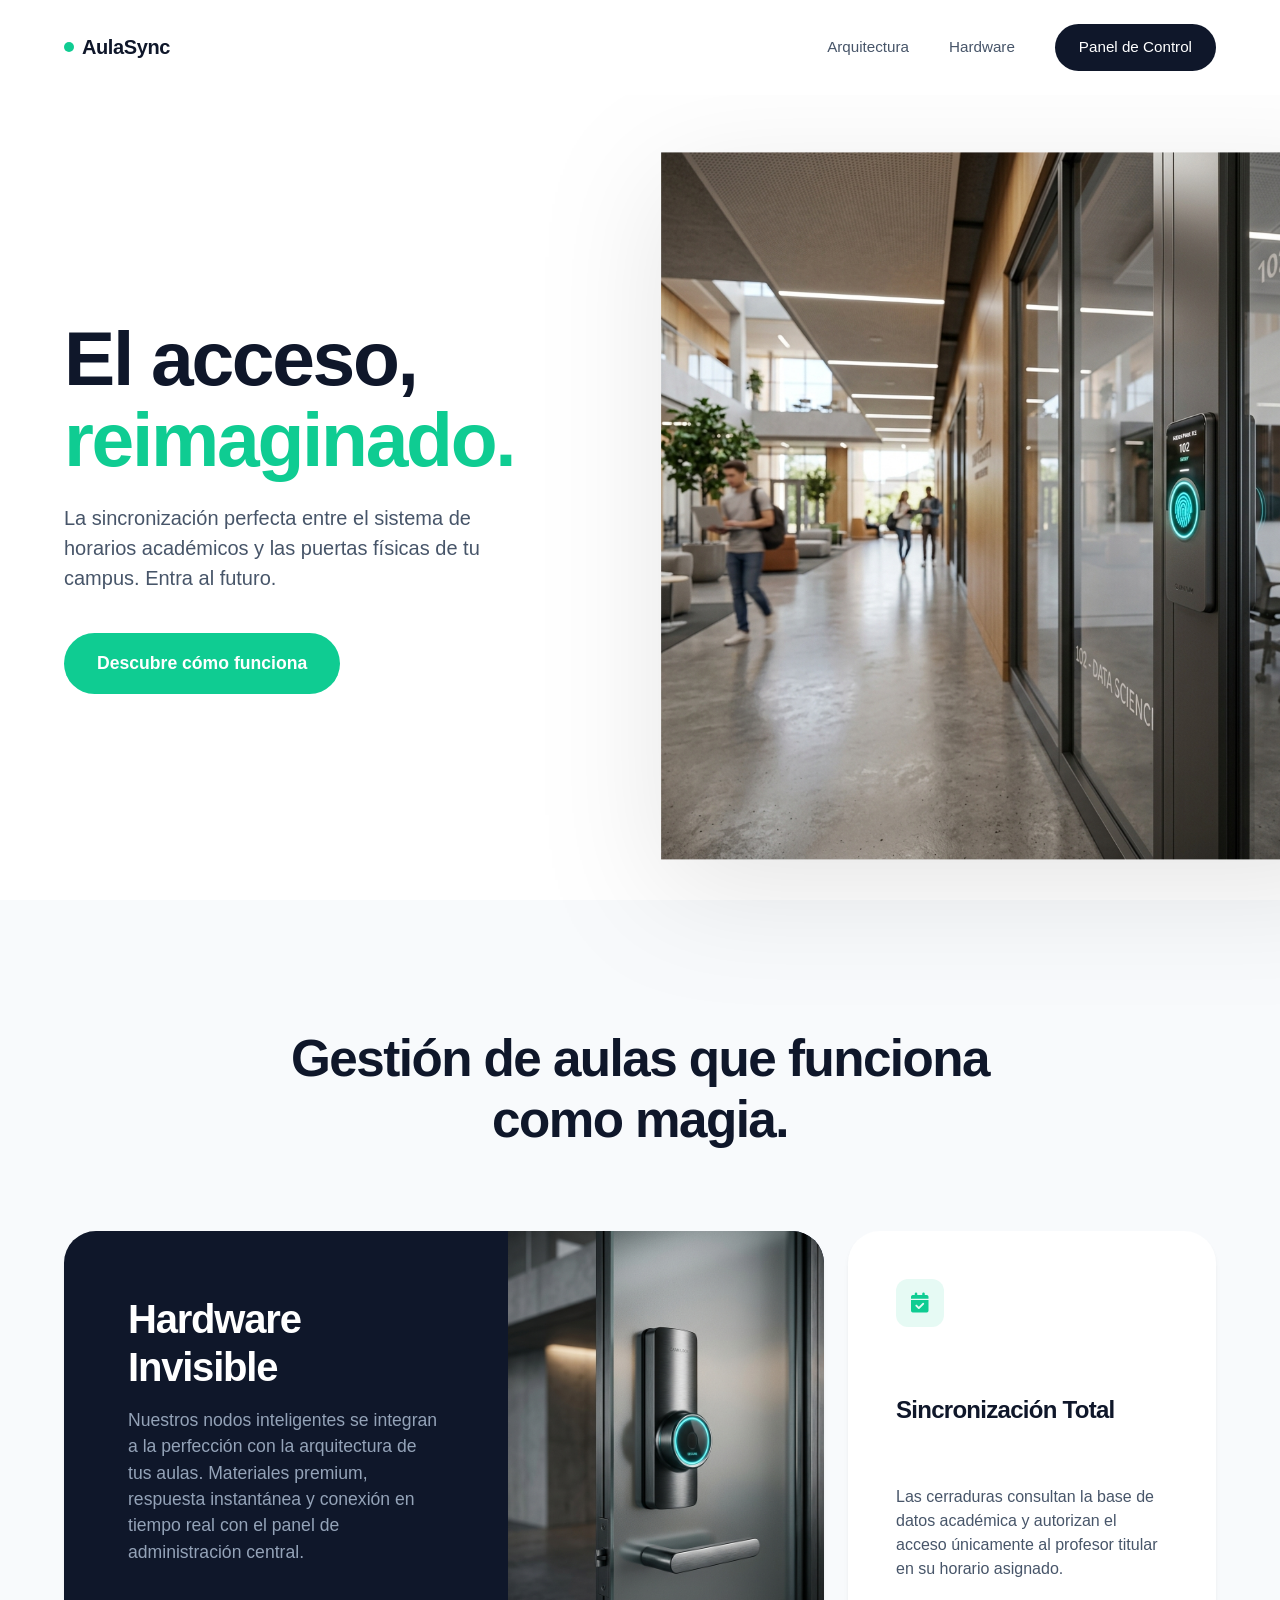
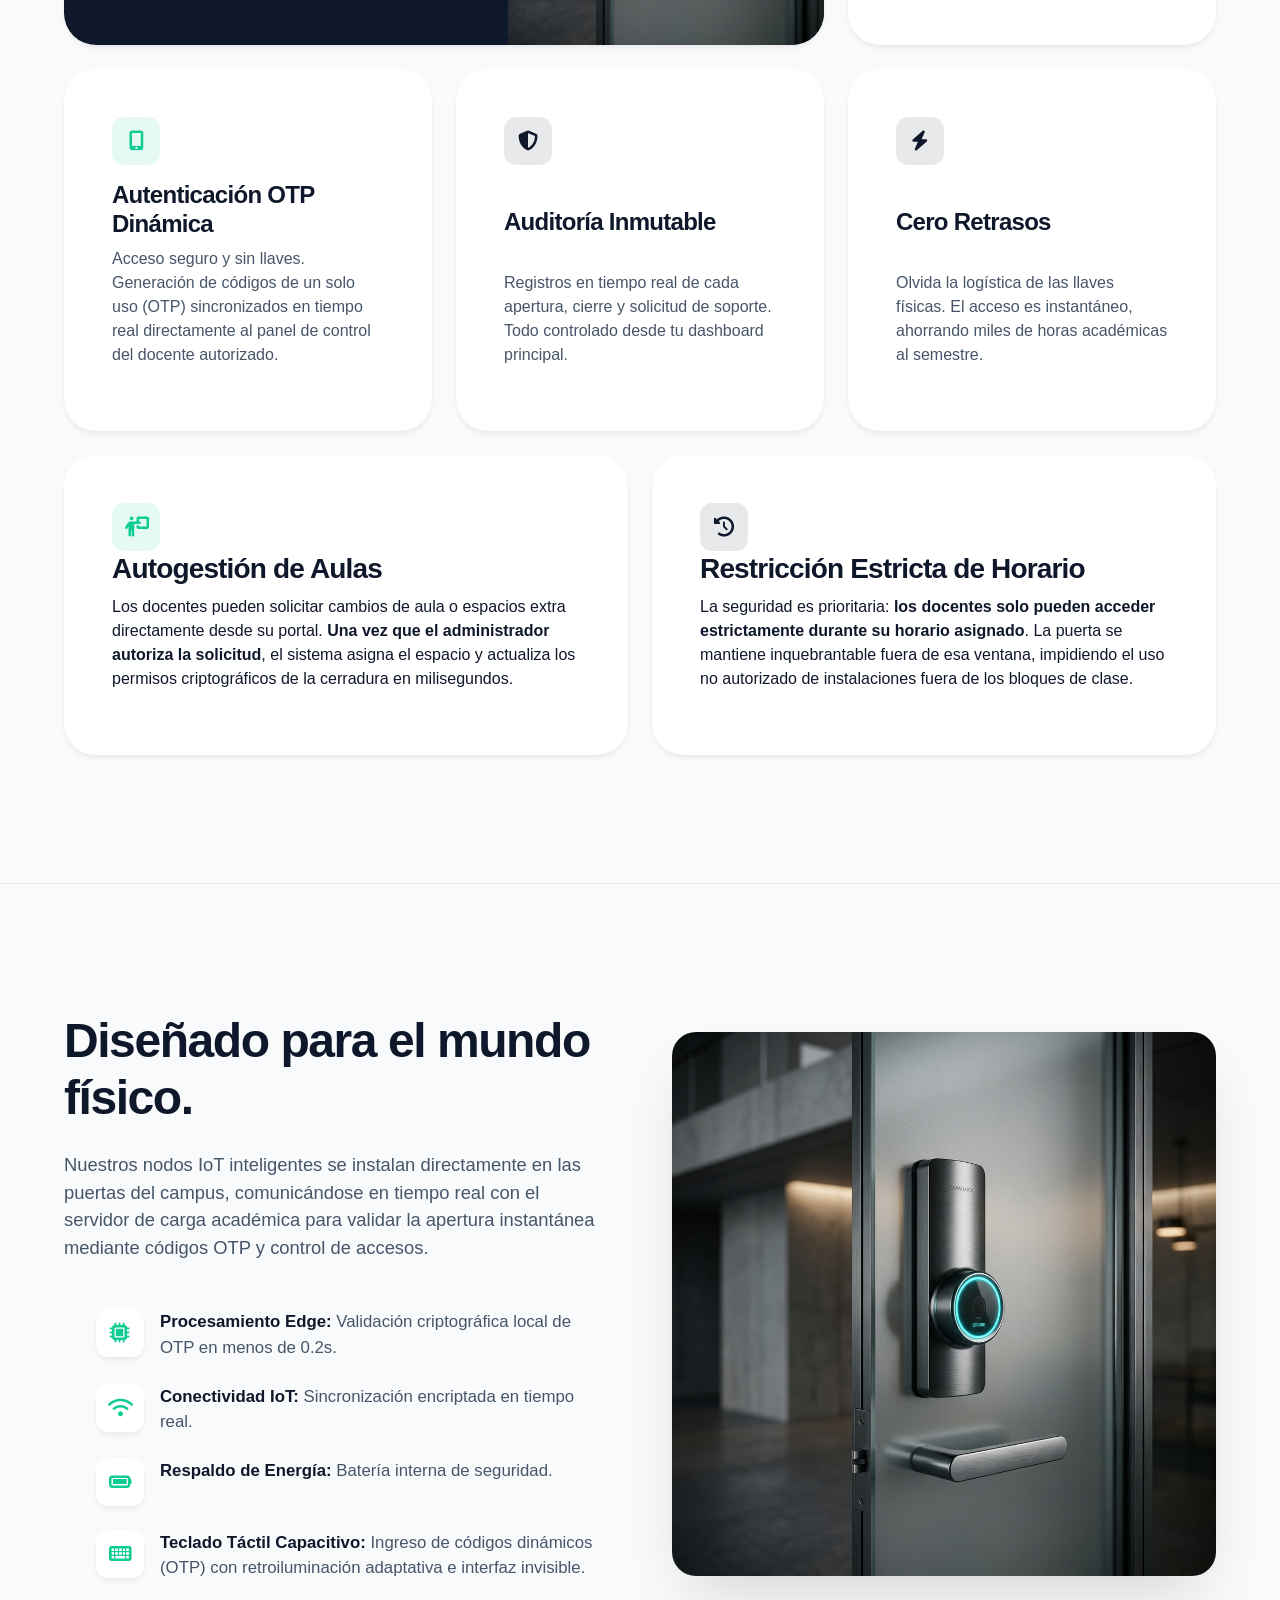
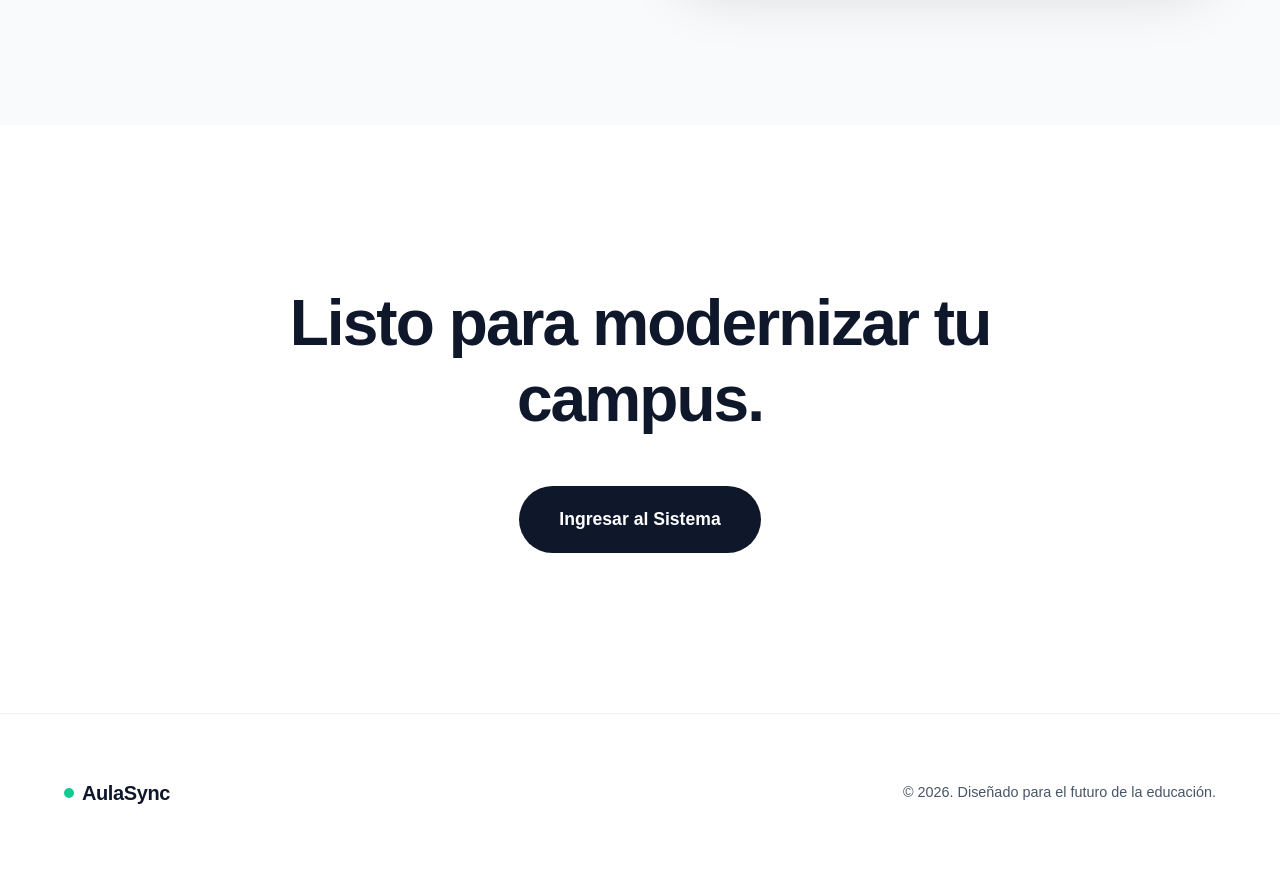
==== index.html @ 34508496 "Initial commit from Recordings" ====
<!DOCTYPE html>
<html lang="es">
<head>
    <meta charset="UTF-8">
    <meta name="viewport" content="width=device-width, initial-scale=1.0">
    <title>AulaSync | Infraestructura Invisible</title>
    <link rel="stylesheet" href="css/bootstrap.min.css">
    <link rel="stylesheet" href="css/fontawesome.min.css">
    <link rel="stylesheet" href="css/aulasync_landing.css">
</head>
<body>
    <!-- Nav -->
    <nav>
        <a href="#" class="logo">
            <div class="logo-dot"></div>
            AulaSync
        </a>
        <div class="nav-links">
            <a href="#arquitectura">Arquitectura</a>
            <a href="#hardware">Hardware</a>
            <a href="login.html" class="btn btn-primary">Panel de Control</a>
        </div>
    </nav>

    <!-- Hero -->
    <section class="hero">
        <div class="hero-content fade-up">
            <h1>El acceso,<br><span>reimaginado.</span></h1>
            <p>La sincronización perfecta entre el sistema de horarios académicos y las puertas físicas de tu campus. Entra al futuro.</p>
            <a href="#arquitectura" class="btn btn-accent" style="padding: 1rem 2rem; font-size: 1.1rem;">Descubre cómo funciona</a>
        </div>
        <div class="hero-visual fade-up" style="transition-delay: 0.2s;">
            <!-- Abstract 3D Render -->
            <img src="images/abstract.png" alt="Abstract Sync Concept" class="abstract-img">
        </div>
    </section>

    <!-- Asymmetric Bento Box Section -->
    <section id="arquitectura" class="bento-section">
        <div class="section-header fade-up">
            <h2>Gestión de aulas que funciona como magia.</h2>
        </div>
        
        <div class="bento-grid">
            
            <!-- Large Card with Image -->
            <div class="bento-card card-large fade-up">
                <div class="card-large-content">
                    <h3>Hardware Invisible</h3>
                    <p>Nuestros nodos inteligentes se integran a la perfección con la arquitectura de tus aulas. Materiales premium, respuesta instantánea y conexión en tiempo real con el panel de administración central.</p>
                </div>
                <div class="card-large-image">
                    <!-- Smart Lock 3D Render -->
                    <img src="images/lock.png" alt="Smart Lock Render">
                </div>
            </div>

            <!-- Small Card 1 -->
            <div class="bento-card card-small fade-up">
                <div class="icon-box">
                    <i class="fa-solid fa-calendar-check"></i>
                </div>
                <h3>Sincronización Total</h3>
                <p>Las cerraduras consultan la base de datos académica y autorizan el acceso únicamente al profesor titular en su horario asignado.</p>
            </div>

            <!-- Small Card 2 -->
            <div class="bento-card card-small fade-up" style="transition-delay: 0.1s;">
                <div class="icon-box">
                    <i class="fa-solid fa-mobile-screen-button"></i>
                </div>
                <h3>Autenticación OTP Dinámica</h3>
                <p>Acceso seguro y sin llaves. Generación de códigos de un solo uso (OTP) sincronizados en tiempo real directamente al panel de control del docente autorizado.</p>
            </div>

            <!-- Small Card 3 -->
            <div class="bento-card card-small fade-up" style="transition-delay: 0.2s;">
                <div class="icon-box" style="background: rgba(30, 41, 59, 0.1); color: var(--primary);">
                    <i class="fa-solid fa-shield-halved"></i>
                </div>
                <h3>Auditoría Inmutable</h3>
                <p>Registros en tiempo real de cada apertura, cierre y solicitud de soporte. Todo controlado desde tu dashboard principal.</p>
            </div>

            <!-- Small Card 4 -->
            <div class="bento-card card-small fade-up" style="transition-delay: 0.3s;">
                <div class="icon-box" style="background: rgba(30, 41, 59, 0.1); color: var(--primary);">
                    <i class="fa-solid fa-bolt"></i>
                </div>
                <h3>Cero Retrasos</h3>
                <p>Olvida la logística de las llaves físicas. El acceso es instantáneo, ahorrando miles de horas académicas al semestre.</p>
            </div>

            <!-- Medium Card 1 (Span 6) -->
            <div class="bento-card fade-up" style="grid-column: span 6; transition-delay: 0.4s;">
                <div class="icon-box" style="background: rgba(15, 204, 146, 0.1); color: var(--accent);">
                    <i class="fa-solid fa-person-chalkboard"></i>
                </div>
                <h3>Autogestión de Aulas</h3>
                <p>Los docentes pueden solicitar cambios de aula o espacios extra directamente desde su portal. <strong>Una vez que el administrador autoriza la solicitud</strong>, el sistema asigna el espacio y actualiza los permisos criptográficos de la cerradura en milisegundos.</p>
            </div>

            <!-- Medium Card 2 (Span 6) -->
            <div class="bento-card fade-up" style="grid-column: span 6; transition-delay: 0.5s;">
                <div class="icon-box" style="background: rgba(30, 41, 59, 0.1); color: var(--primary);">
                    <i class="fa-solid fa-clock-rotate-left"></i>
                </div>
                <h3>Restricción Estricta de Horario</h3>
                <p>La seguridad es prioritaria: <strong>los docentes solo pueden acceder estrictamente durante su horario asignado</strong>. La puerta se mantiene inquebrantable fuera de esa ventana, impidiendo el uso no autorizado de instalaciones fuera de los bloques de clase.</p>
            </div>
            
        </div>
    </section>

    <!-- Hardware Section -->
    <section id="hardware" class="hardware-section">
        <div class="hardware-container">
            <div class="hardware-text fade-up">
                <h2>Diseñado para el mundo físico.</h2>
                <p>Nuestros nodos IoT inteligentes se instalan directamente en las puertas del campus, comunicándose en tiempo real con el servidor de carga académica para validar la apertura instantánea mediante códigos OTP y control de accesos.</p>
                
                <ul class="hardware-specs">
                    <li>
                        <div class="spec-icon"><i class="fa-solid fa-microchip"></i></div>
                        <div><strong>Procesamiento Edge:</strong> Validación criptográfica local de OTP en menos de 0.2s.</div>
                    </li>
                    <li>
                        <div class="spec-icon"><i class="fa-solid fa-wifi"></i></div>
                        <div><strong>Conectividad IoT:</strong> Sincronización encriptada en tiempo real.</div>
                    </li>
                    <li>
                        <div class="spec-icon"><i class="fa-solid fa-battery-full"></i></div>
                        <div><strong>Respaldo de Energía:</strong> Batería interna de seguridad.</div>
                    </li>
                    <li>
                        <div class="spec-icon"><i class="fa-solid fa-keyboard"></i></div>
                        <div><strong>Teclado Táctil Capacitivo:</strong> Ingreso de códigos dinámicos (OTP) con retroiluminación adaptativa e interfaz invisible.</div>
                    </li>
                </ul>
            </div>
            <div class="hardware-visual fade-up" style="transition-delay: 0.2s;">
                <img src="images/lock.png" alt="Hardware Smart Lock">
            </div>
        </div>
    </section>

    <!-- Clean CTA -->
    <section class="cta-section fade-up">
        <h2>Listo para modernizar tu campus.</h2>
        <div style="margin-top: 3rem;">
            <a href="login.html" class="btn btn-primary" style="padding: 1.25rem 2.5rem; font-size: 1.1rem;">Ingresar al Sistema</a>
        </div>
    </section>

    <!-- Footer -->
    <footer>
        <div class="logo">
            <div class="logo-dot"></div>
            AulaSync
        </div>
        <div style="color: var(--text-secondary); font-size: 0.9rem;">
            &copy; 2026. Diseñado para el futuro de la educación.
        </div>
    </footer>

    <!-- Scroll Animation Script -->
    <script>
        document.addEventListener('DOMContentLoaded', () => {
            const observer = new IntersectionObserver((entries) => {
                entries.forEach(entry => {
                    if (entry.isIntersecting) {
                        entry.target.classList.add('visible');
                    }
                });
            }, { threshold: 0.1 });

            document.querySelectorAll('.fade-up').forEach((el) => observer.observe(el));
        });
    </script>
</body>
</html>
---- css/aulasync_landing.css ----
/* ============================================
   AULASYNC LANDING PAGE — STRIPE/APPLE STYLE
   ============================================ */

:root {
    --primary: #0f172a;        /* Deep modern navy */
    --primary-light: #1e293b;
    --accent: #0fcc92;         /* Brand Mint/Teal */
    --accent-dark: #0aad7a;
    --surface: #ffffff;
    --surface-alt: #f8fafc;
    --text-primary: #0f172a;
    --text-secondary: #475569;
    --text-muted: #94a3b8;
    
    --font-heading: -apple-system, BlinkMacSystemFont, "SF Pro Display", "Segoe UI", Roboto, Helvetica, sans-serif;
    --font-body: -apple-system, BlinkMacSystemFont, "SF Pro Text", "Segoe UI", Roboto, Helvetica, sans-serif;
    
    --radius-lg: 24px;
    --radius-xl: 32px;
    
    --shadow-soft: 0 4px 6px -1px rgba(0, 0, 0, 0.05), 0 2px 4px -1px rgba(0, 0, 0, 0.03);
    --shadow-float: 0 20px 40px -10px rgba(0, 0, 0, 0.1);
    
    --ease-out-expo: cubic-bezier(0.16, 1, 0.3, 1);
}

* {
    margin: 0;
    padding: 0;
    box-sizing: border-box;
}

body {
    background-color: var(--surface);
    color: var(--text-primary);
    font-family: var(--font-body);
    line-height: 1.5;
    -webkit-font-smoothing: antialiased;
    overflow-x: hidden;
}

/* Typography */
h1, h2, h3 {
    font-family: var(--font-heading);
    font-weight: 700;
    letter-spacing: -0.03em;
}

/* Navigation */
nav {
    display: flex;
    justify-content: space-between;
    align-items: center;
    padding: 1.5rem 5%;
    background-color: rgba(255, 255, 255, 0.8);
    backdrop-filter: blur(12px);
    -webkit-backdrop-filter: blur(12px);
    position: fixed;
    top: 0;
    width: 100%;
    z-index: 100;
}

.logo {
    font-size: 1.25rem;
    font-weight: 800;
    color: var(--primary);
    text-decoration: none;
    display: flex;
    align-items: center;
    gap: 0.5rem;
    letter-spacing: -0.02em;
}

.logo-dot {
    width: 10px;
    height: 10px;
    background: var(--accent);
    border-radius: 50%;
}

.nav-links {
    display: flex;
    gap: 2.5rem;
    align-items: center;
}

.nav-links a {
    color: var(--text-secondary);
    text-decoration: none;
    font-size: 0.95rem;
    font-weight: 500;
    transition: color 0.2s;
}

.nav-links a:hover {
    color: var(--primary);
}

/* Buttons */
.btn {
    display: inline-flex;
    align-items: center;
    justify-content: center;
    padding: 0.75rem 1.5rem;
    border-radius: 100px;
    font-weight: 600;
    font-size: 0.95rem;
    text-decoration: none;
    transition: all 0.3s var(--ease-out-expo);
    cursor: pointer;
}

.btn-primary {
    background: var(--primary) !important;
    color: white !important;
    border: none !important;
}

.btn-primary:hover {
    background: var(--primary-light) !important;
    color: white !important;
    transform: translateY(-2px);
    box-shadow: var(--shadow-soft);
}

.btn-accent {
    background: var(--accent);
    color: white;
}

.btn-accent:hover {
    background: var(--accent-dark);
    transform: translateY(-2px);
    box-shadow: 0 10px 20px rgba(15, 204, 146, 0.2);
}

/* Hero Section */
.hero {
    min-height: 100vh;
    padding: 12rem 5% 5rem;
    display: flex;
    align-items: center;
    justify-content: space-between;
    gap: 4rem;
    max-width: 1400px;
    margin: 0 auto;
    position: relative;
}

.hero-content {
    flex: 1;
    max-width: 600px;
    z-index: 10;
}

.hero h1 {
    font-size: clamp(3.5rem, 6vw, 5.5rem);
    line-height: 1.05;
    margin-bottom: 1.5rem;
    color: var(--primary);
}

.hero h1 span {
    color: var(--accent);
}

.hero p {
    font-size: 1.25rem;
    color: var(--text-secondary);
    margin-bottom: 2.5rem;
    max-width: 480px;
}

.hero-visual {
    flex: 1;
    position: relative;
    height: 600px;
}

.abstract-img {
    width: 130%;
    height: auto;
    position: absolute;
    top: 50%;
    left: 50%;
    transform: translate(-40%, -50%);
    z-index: 1;
    filter: drop-shadow(0 30px 60px rgba(0,0,0,0.1));
}

/* Scroll Animations */
.fade-up {
    opacity: 0;
    transform: translateY(40px);
    transition: all 1s var(--ease-out-expo);
}
.fade-up.visible {
    opacity: 1;
    transform: translateY(0);
}

/* Asymmetric Bento Section */
.bento-section {
    padding: 8rem 5%;
    background-color: var(--surface-alt);
}

.section-header {
    max-width: 800px;
    margin: 0 auto 5rem;
    text-align: center;
}

.section-header h2 {
    font-size: clamp(2.5rem, 4vw, 3.5rem);
    margin-bottom: 1.5rem;
}

.bento-grid {
    display: grid;
    grid-template-columns: repeat(12, 1fr);
    grid-auto-rows: minmax(300px, auto);
    gap: 1.5rem;
    max-width: 1400px;
    margin: 0 auto;
}

.bento-card {
    background: var(--surface);
    border-radius: var(--radius-xl);
    padding: 3rem;
    box-shadow: var(--shadow-soft);
    display: flex;
    flex-direction: column;
    justify-content: space-between;
    overflow: hidden;
    position: relative;
    transition: transform 0.4s var(--ease-out-expo);
}

.bento-card:hover {
    transform: translateY(-5px);
    box-shadow: var(--shadow-float);
}

.card-large {
    grid-column: span 8;
    background: var(--primary);
    color: white;
    display: flex;
    flex-direction: row;
    align-items: center;
    padding: 0;
}

.card-large-content {
    flex: 1;
    padding: 4rem;
    z-index: 2;
}

.card-large-content h3 {
    font-size: 2.5rem;
    margin-bottom: 1rem;
    color: white;
}

.card-large-content p {
    color: #94a3b8;
    font-size: 1.1rem;
}

.card-large-image {
    flex: 1;
    height: 100%;
    position: relative;
}

.card-large-image img {
    width: 100%;
    height: 100%;
    object-fit: cover;
    object-position: center;
    border-radius: 0 var(--radius-xl) var(--radius-xl) 0;
}

.card-small {
    grid-column: span 4;
}

.card-small h3 {
    font-size: 1.5rem;
    margin-top: 1rem;
    margin-bottom: 0.5rem;
}

.card-small p {
    color: var(--text-secondary);
}

.icon-box {
    width: 48px;
    height: 48px;
    background: rgba(15, 204, 146, 0.1);
    color: var(--accent);
    border-radius: 12px;
    display: flex;
    align-items: center;
    justify-content: center;
    font-size: 1.25rem;
}

/* Call to Action */
.cta-section {
    padding: 10rem 5%;
    text-align: center;
    background: var(--surface);
}

.cta-section h2 {
    font-size: clamp(3rem, 5vw, 4.5rem);
    margin-bottom: 2rem;
    max-width: 800px;
    margin-inline: auto;
}

/* Footer */
footer {
    padding: 4rem 5%;
    display: flex;
    justify-content: space-between;
    align-items: center;
    border-top: 1px solid rgba(0,0,0,0.05);
}

@media (max-width: 1024px) {
    .hero { flex-direction: column; text-align: center; padding-top: 8rem; }
    .hero-content { align-items: center; display: flex; flex-direction: column; }
    .abstract-img { position: relative; transform: none; width: 100%; left: auto; top: auto; }
    .card-large { grid-column: span 12; flex-direction: column; }
    .card-large-image { width: 100%; height: 300px; }
    .card-large-image img { border-radius: 0 0 var(--radius-xl) var(--radius-xl); }
    .card-small { grid-column: span 12; }
}

/* Hardware Section */
.hardware-section {
    padding: 8rem 5%;
    background-color: var(--surface-alt);
    border-top: 1px solid rgba(0,0,0,0.05);
}

.hardware-container {
    max-width: 1200px;
    margin: 0 auto;
    display: grid;
    grid-template-columns: 1fr 1fr;
    gap: 4rem;
    align-items: center;
}

.hardware-text h2 {
    font-size: 3rem;
    margin-bottom: 1.5rem;
    color: var(--primary);
}

.hardware-text p {
    font-size: 1.15rem;
    color: var(--text-secondary);
    margin-bottom: 3rem;
}

.hardware-specs {
    list-style: none;
    display: flex;
    flex-direction: column;
    gap: 1.5rem;
}

.hardware-specs li {
    display: flex;
    align-items: flex-start;
    gap: 1rem;
    font-size: 1.05rem;
    color: var(--text-secondary);
}

.hardware-specs strong {
    color: var(--primary);
}

.spec-icon {
    width: 48px;
    height: 48px;
    background: white;
    border-radius: 12px;
    display: flex;
    align-items: center;
    justify-content: center;
    color: var(--accent);
    font-size: 1.25rem;
    box-shadow: var(--shadow-soft);
    flex-shrink: 0;
}

.hardware-visual img {
    width: 100%;
    border-radius: 24px;
    box-shadow: 0 30px 60px -15px rgba(0,0,0,0.15);
}

@media (max-width: 992px) {
    .hardware-container {
        grid-template-columns: 1fr;
    }
    .hardware-text h2 {
        font-size: 2.5rem;
    }
}
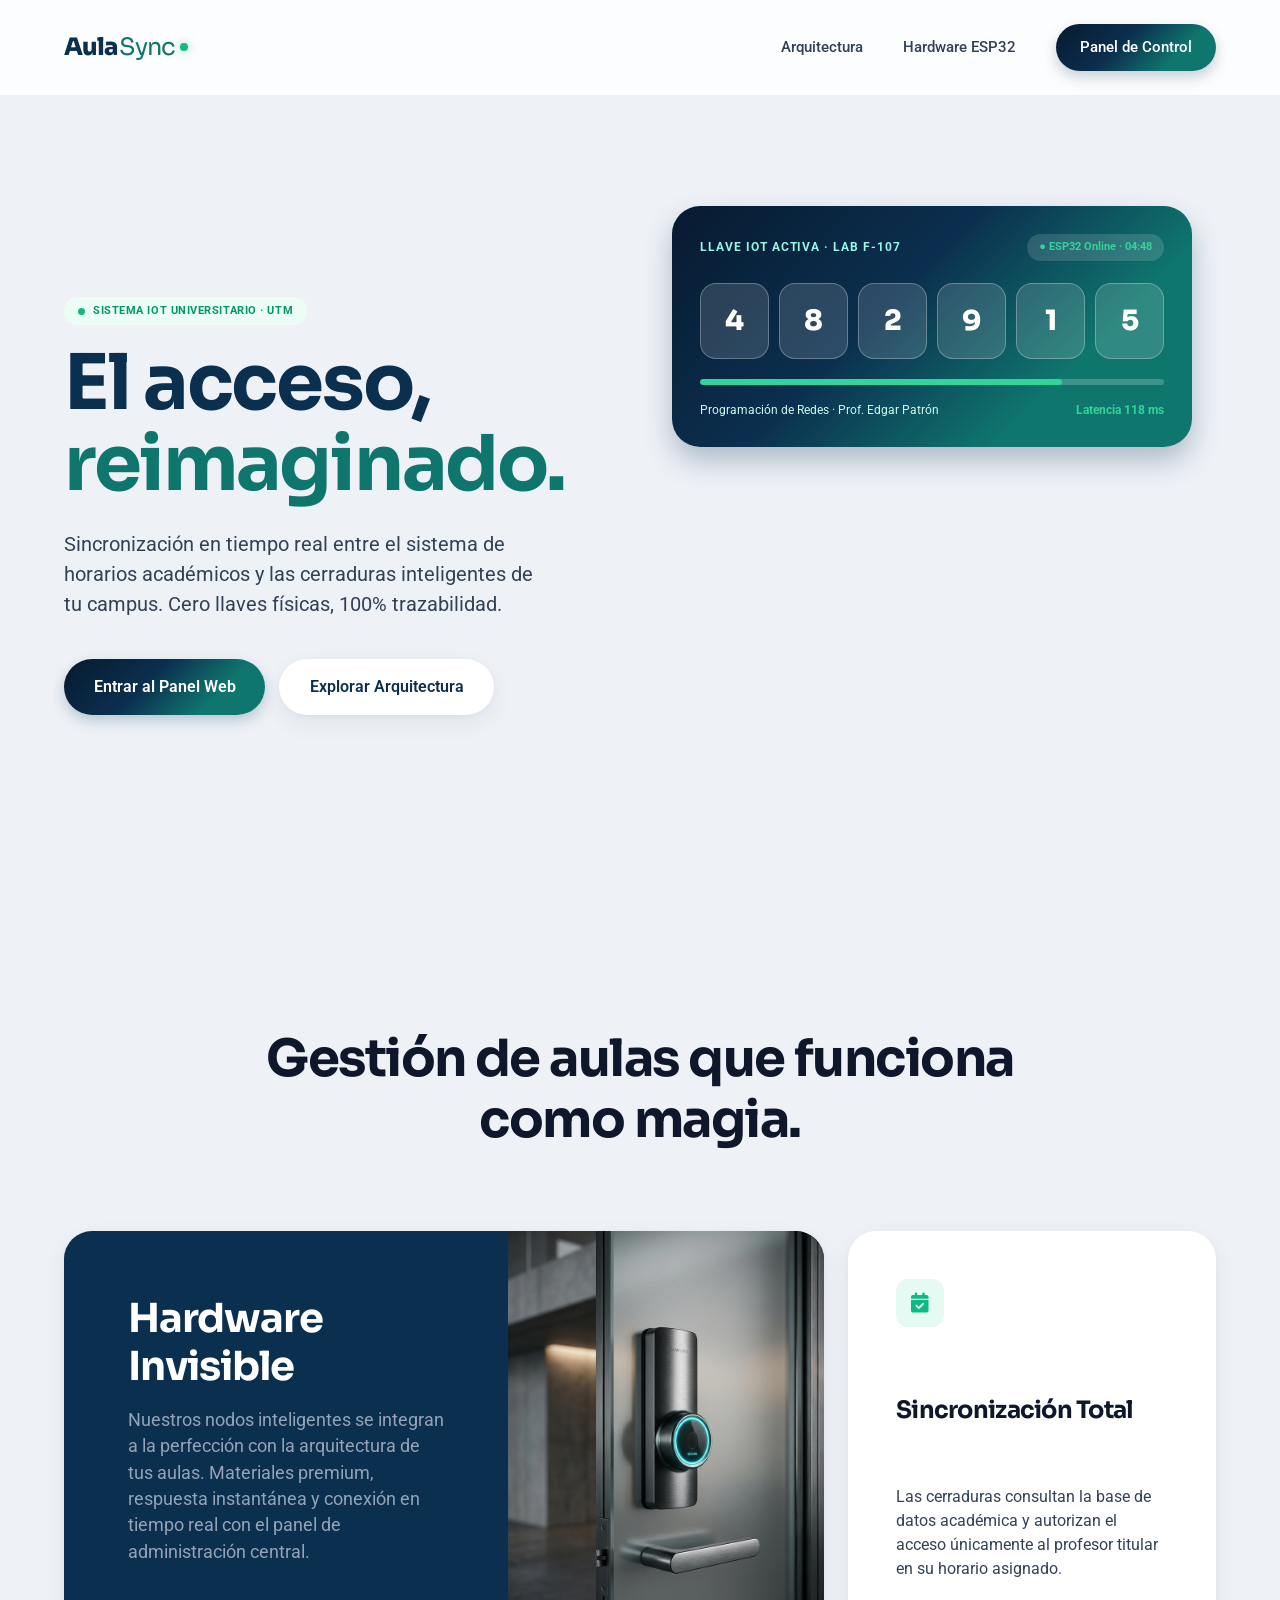
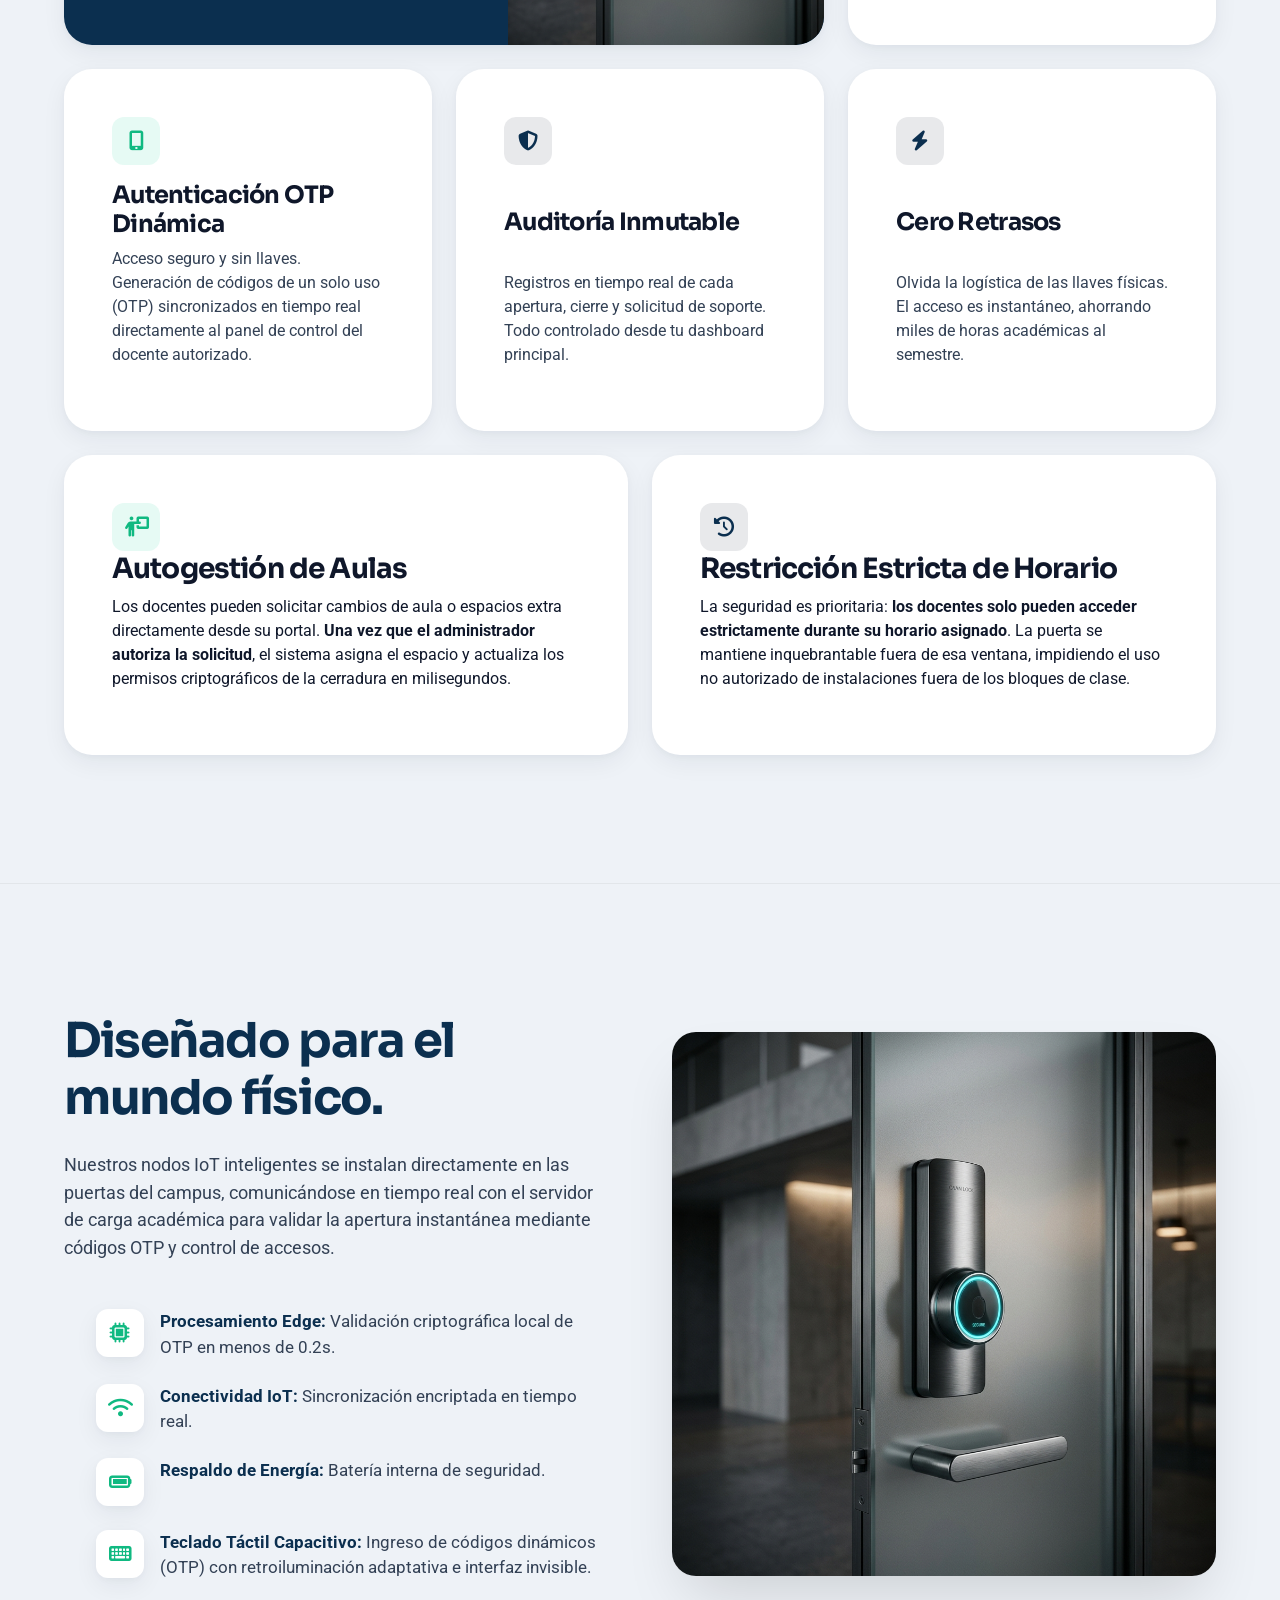
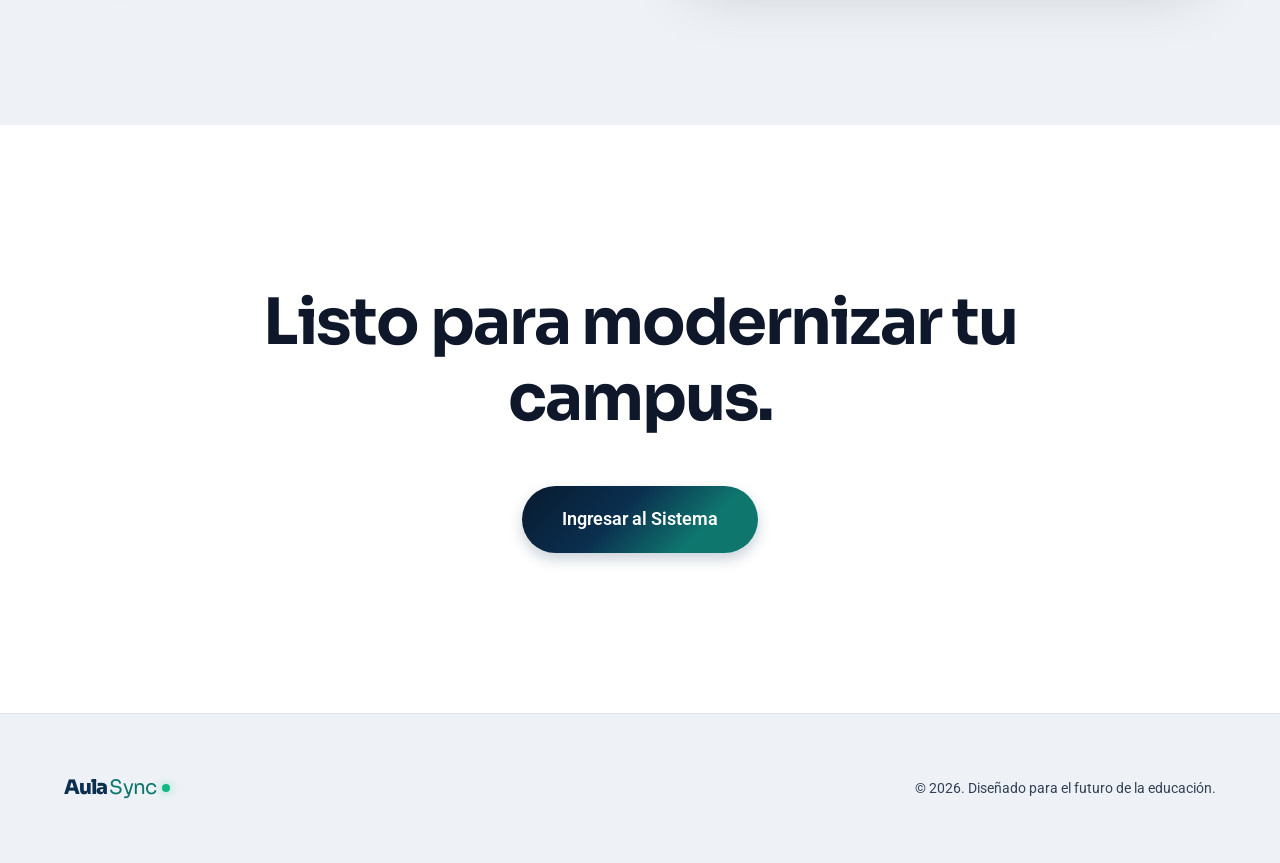
==== commit 0dbc9914: "feat(web): apply AulaSync Figma design system across landing, login, admin, and docente portals" ====
--- a/index.html
+++ b/index.html
@@ -11,13 +11,12 @@
 <body>
     <!-- Nav -->
     <nav>
-        <a href="#" class="logo">
-            <div class="logo-dot"></div>
-            AulaSync
+        <a href="#" class="aulasync-wordmark" style="font-size: 1.5rem;">
+            <strong>Aula</strong><span>Sync</span><i class="aulasync-dot"></i>
         </a>
         <div class="nav-links">
             <a href="#arquitectura">Arquitectura</a>
-            <a href="#hardware">Hardware</a>
+            <a href="#hardware">Hardware ESP32</a>
             <a href="login.html" class="btn btn-primary">Panel de Control</a>
         </div>
     </nav>
@@ -25,13 +24,36 @@
     <!-- Hero -->
     <section class="hero">
         <div class="hero-content fade-up">
-            <h1>El acceso,<br><span>reimaginado.</span></h1>
-            <p>La sincronización perfecta entre el sistema de horarios académicos y las puertas físicas de tu campus. Entra al futuro.</p>
-            <a href="#arquitectura" class="btn btn-accent" style="padding: 1rem 2rem; font-size: 1.1rem;">Descubre cómo funciona</a>
+            <span style="display:inline-flex;align-items:center;gap:8px;background:#ECFDF5;color:#059669;padding:6px 14px;border-radius:999px;font-size:11px;font-weight:700;letter-spacing:0.05em;margin-bottom:18px;">
+                <span style="width:7px;height:7px;border-radius:50%;background:#10B981;"></span> SISTEMA IOT UNIVERSITARIO · UTM
+            </span>
+            <h1 style="color:#0B2F4F;">El acceso,<br><span style="color:#0F766E;">reimaginado.</span></h1>
+            <p>Sincronización en tiempo real entre el sistema de horarios académicos y las cerraduras inteligentes de tu campus. Cero llaves físicas, 100% trazabilidad.</p>
+            <div style="display:flex;gap:14px;flex-wrap:wrap;">
+                <a href="login.html" class="btn btn-primary" style="padding: 0.95rem 1.85rem; font-size: 1rem;">Entrar al Panel Web</a>
+                <a href="#arquitectura" class="btn" style="background:#FFFFFF;color:#0B2F4F;padding: 0.95rem 1.85rem; font-size: 1rem;box-shadow:0 2px 6px rgba(10,26,51,0.04),0 8px 24px rgba(10,26,51,0.06);">Explorar Arquitectura</a>
+            </div>
         </div>
         <div class="hero-visual fade-up" style="transition-delay: 0.2s;">
-            <!-- Abstract 3D Render -->
-            <img src="images/abstract.png" alt="Abstract Sync Concept" class="abstract-img">
+            <div class="hero-keycard">
+                <div class="hero-keycard-top">
+                    <span>LLAVE IOT ACTIVA · LAB F-107</span>
+                    <span class="hero-keycard-pill">● ESP32 Online · 04:48</span>
+                </div>
+                <div class="hero-pin-grid">
+                    <div class="hero-pin-tile">4</div>
+                    <div class="hero-pin-tile">8</div>
+                    <div class="hero-pin-tile">2</div>
+                    <div class="hero-pin-tile">9</div>
+                    <div class="hero-pin-tile">1</div>
+                    <div class="hero-pin-tile">5</div>
+                </div>
+                <div class="hero-progress-track"><div class="hero-progress-fill"></div></div>
+                <div class="hero-keycard-foot">
+                    <span>Programación de Redes · Prof. Edgar Patrón</span>
+                    <span style="color:#34D399;font-weight:700;">Latencia 118 ms</span>
+                </div>
+            </div>
         </div>
     </section>
 
@@ -154,9 +176,8 @@
 
     <!-- Footer -->
     <footer>
-        <div class="logo">
-            <div class="logo-dot"></div>
-            AulaSync
+        <div class="aulasync-wordmark" style="font-size: 1.25rem;">
+            <strong>Aula</strong><span>Sync</span><i class="aulasync-dot"></i>
         </div>
         <div style="color: var(--text-secondary); font-size: 0.9rem;">
             &copy; 2026. Diseñado para el futuro de la educación.
--- a/css/aulasync_landing.css
+++ b/css/aulasync_landing.css
@@ -1,27 +1,31 @@
+@import url('https://fonts.googleapis.com/css2?family=Roboto:wght@400;500;600;700;800&family=Sora:wght@400;600;700;800&display=swap');
+
 /* ============================================
-   AULASYNC LANDING PAGE — STRIPE/APPLE STYLE
+   AULASYNC LANDING PAGE — FIGMA DESIGN SYSTEM
    ============================================ */
 
 :root {
-    --primary: #0f172a;        /* Deep modern navy */
-    --primary-light: #1e293b;
-    --accent: #0fcc92;         /* Brand Mint/Teal */
-    --accent-dark: #0aad7a;
-    --surface: #ffffff;
-    --surface-alt: #f8fafc;
-    --text-primary: #0f172a;
-    --text-secondary: #475569;
-    --text-muted: #94a3b8;
-    
-    --font-heading: -apple-system, BlinkMacSystemFont, "SF Pro Display", "Segoe UI", Roboto, Helvetica, sans-serif;
-    --font-body: -apple-system, BlinkMacSystemFont, "SF Pro Text", "Segoe UI", Roboto, Helvetica, sans-serif;
-    
+    --primary: #0B2F4F;
+    --primary-deep: #071A2F;
+    --primary-light: #0F766E;
+    --accent: #10B981;
+    --accent-dark: #059669;
+    --surface: #FFFFFF;
+    --surface-alt: #EEF2F7;
+    --text-primary: #0F172A;
+    --text-secondary: #334155;
+    --text-muted: #64748B;
+
+    --font-heading: 'Sora', 'Roboto', -apple-system, BlinkMacSystemFont, sans-serif;
+    --font-body: 'Roboto', -apple-system, BlinkMacSystemFont, sans-serif;
+
     --radius-lg: 24px;
-    --radius-xl: 32px;
-    
-    --shadow-soft: 0 4px 6px -1px rgba(0, 0, 0, 0.05), 0 2px 4px -1px rgba(0, 0, 0, 0.03);
-    --shadow-float: 0 20px 40px -10px rgba(0, 0, 0, 0.1);
-    
+    --radius-xl: 28px;
+
+    --shadow-soft: 0 2px 6px rgba(10, 26, 51, 0.03), 0 8px 24px rgba(10, 26, 51, 0.06);
+    --shadow-float: 0 14px 28px rgba(11, 47, 79, 0.28);
+    --grad-hero: linear-gradient(135deg, #071A2F 0%, #0B2F4F 41%, #0F766E 74%);
+
     --ease-out-expo: cubic-bezier(0.16, 1, 0.3, 1);
 }
 
@@ -32,12 +36,110 @@
 }
 
 body {
-    background-color: var(--surface);
+    background-color: var(--surface-alt);
     color: var(--text-primary);
     font-family: var(--font-body);
     line-height: 1.5;
     -webkit-font-smoothing: antialiased;
     overflow-x: hidden;
+}
+
+/* Wordmark oficial AulaSync. */
+.aulasync-wordmark {
+    display: inline-flex;
+    align-items: baseline;
+    gap: 2px;
+    font-family: 'Sora', sans-serif;
+    text-decoration: none;
+    line-height: 1;
+}
+.aulasync-wordmark strong {
+    font-weight: 800;
+    color: #0B2F4F;
+    letter-spacing: -0.045em;
+}
+.aulasync-wordmark span {
+    font-weight: 400;
+    color: #0F766E;
+    letter-spacing: -0.035em;
+}
+.aulasync-dot {
+    display: inline-block;
+    width: 8px;
+    height: 8px;
+    margin-left: 3px;
+    border-radius: 50%;
+    background: #10B981;
+    box-shadow: 0 0 10px rgba(16, 185, 129, 0.5);
+    align-self: center;
+}
+
+/* Hero Digital Keycard */
+.hero-keycard {
+    background: var(--grad-hero);
+    border-radius: 28px;
+    padding: 28px;
+    color: #fff;
+    box-shadow: var(--shadow-float);
+    width: 100%;
+    max-width: 520px;
+}
+.hero-keycard-top {
+    display: flex;
+    justify-content: space-between;
+    align-items: center;
+    margin-bottom: 22px;
+    font-size: 12px;
+    font-weight: 700;
+    letter-spacing: 0.08em;
+    color: #99F6E4;
+}
+.hero-keycard-pill {
+    background: rgba(255, 255, 255, 0.14);
+    color: #34D399;
+    padding: 5px 12px;
+    border-radius: 999px;
+    font-size: 11px;
+    font-weight: 700;
+    letter-spacing: 0;
+}
+.hero-pin-grid {
+    display: grid;
+    grid-template-columns: repeat(6, 1fr);
+    gap: 10px;
+    margin-bottom: 20px;
+}
+.hero-pin-tile {
+    height: 76px;
+    border-radius: 16px;
+    background: rgba(255, 255, 255, 0.14);
+    border: 1.2px solid rgba(255, 255, 255, 0.28);
+    display: flex;
+    align-items: center;
+    justify-content: center;
+    font-family: 'Sora', sans-serif;
+    font-size: 28px;
+    font-weight: 800;
+    color: #fff;
+}
+.hero-progress-track {
+    height: 6px;
+    background: rgba(255, 255, 255, 0.2);
+    border-radius: 999px;
+    overflow: hidden;
+    margin-bottom: 16px;
+}
+.hero-progress-fill {
+    width: 78%;
+    height: 100%;
+    background: #34D399;
+    border-radius: 999px;
+}
+.hero-keycard-foot {
+    display: flex;
+    justify-content: space-between;
+    font-size: 12px;
+    color: #CCFBF1;
 }
 
 /* Typography */
@@ -113,9 +215,10 @@
 }
 
 .btn-primary {
-    background: var(--primary) !important;
+    background: var(--grad-hero) !important;
     color: white !important;
     border: none !important;
+    box-shadow: 0 6px 14px rgba(11, 47, 79, 0.22);
 }
 
 .btn-primary:hover {
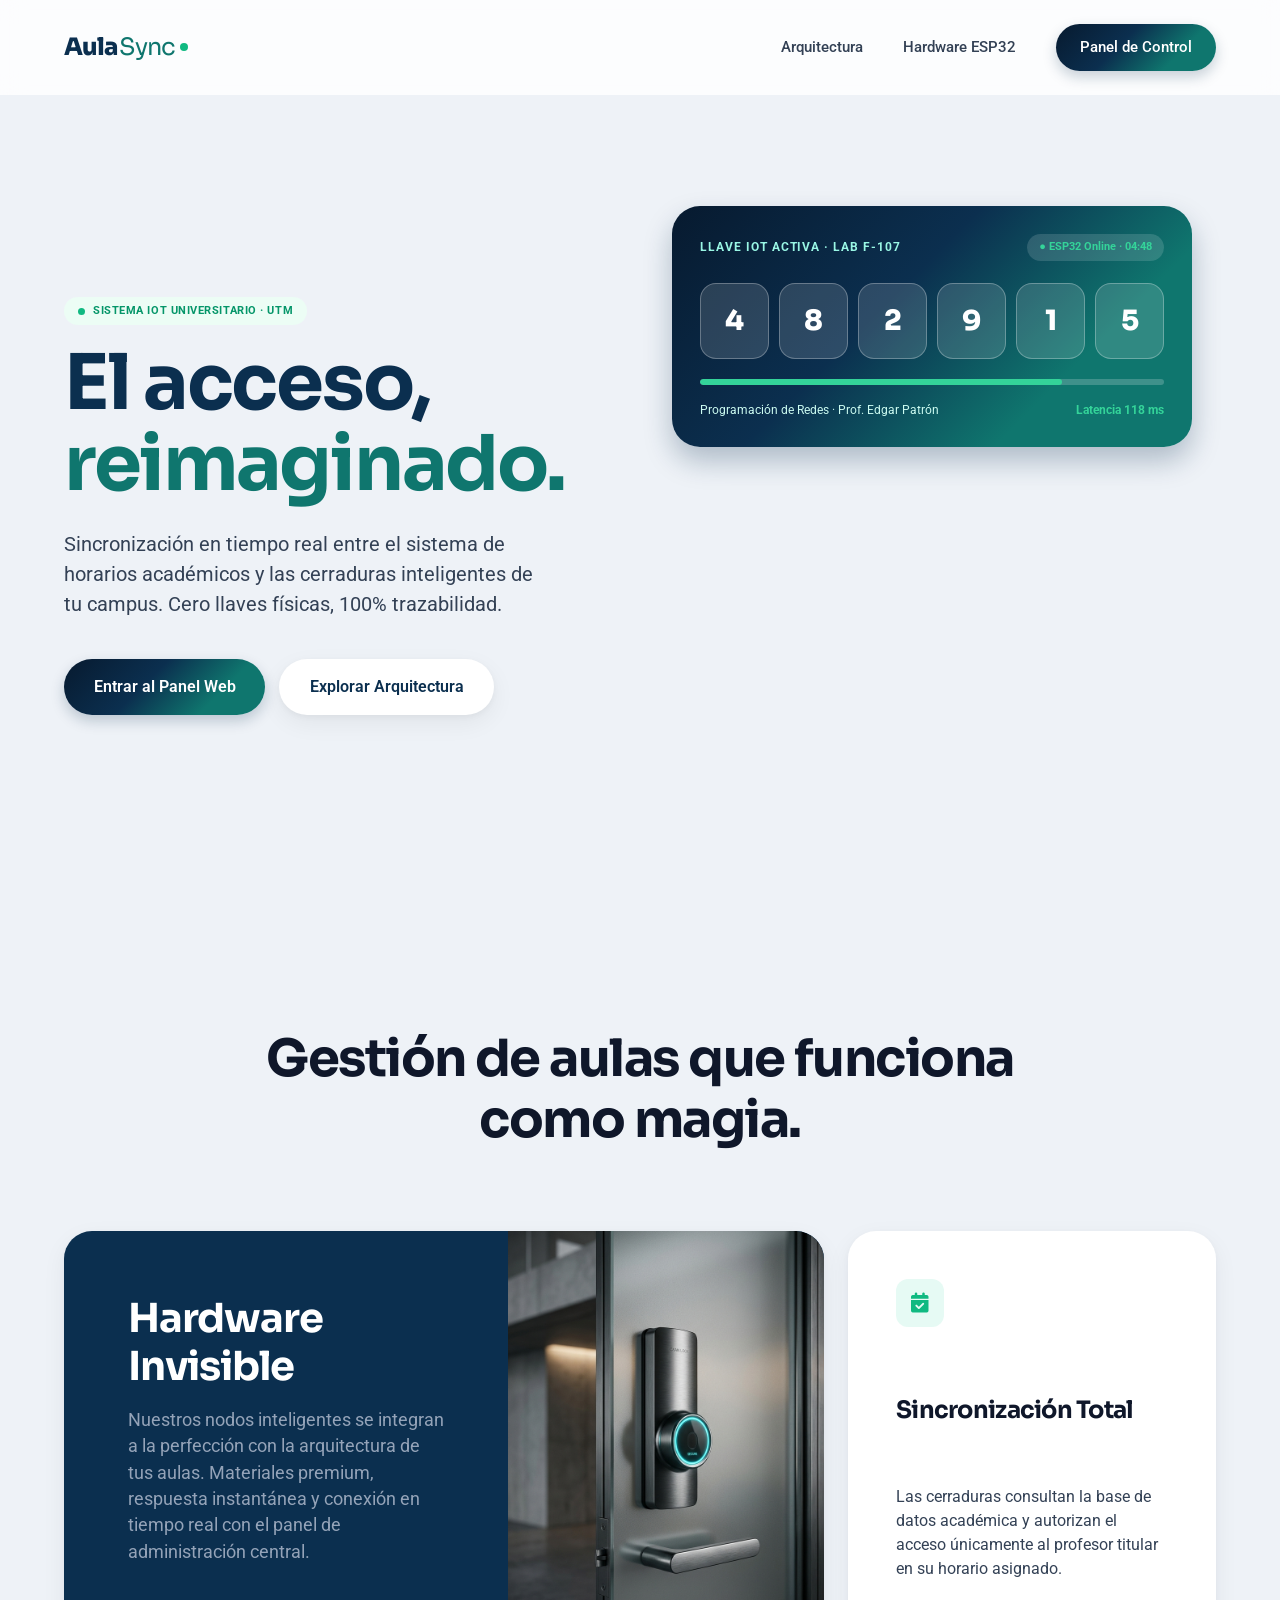
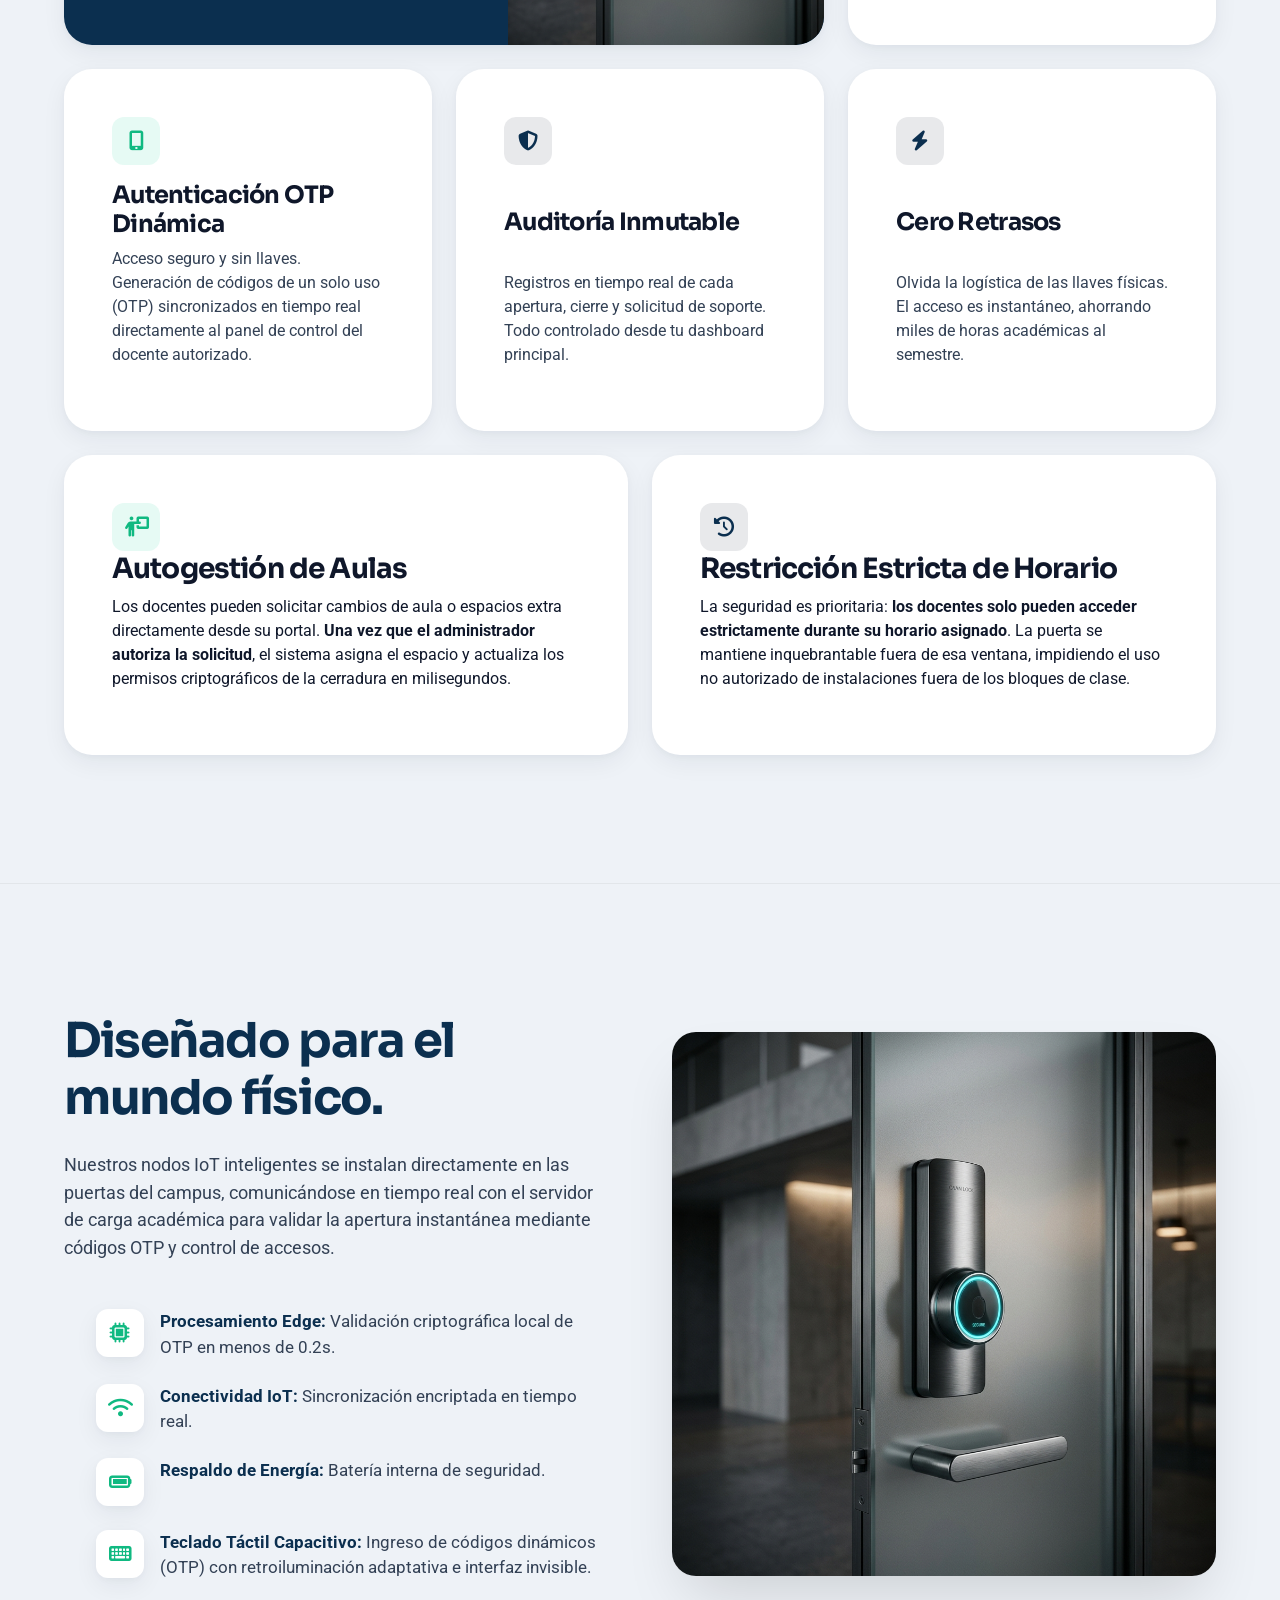
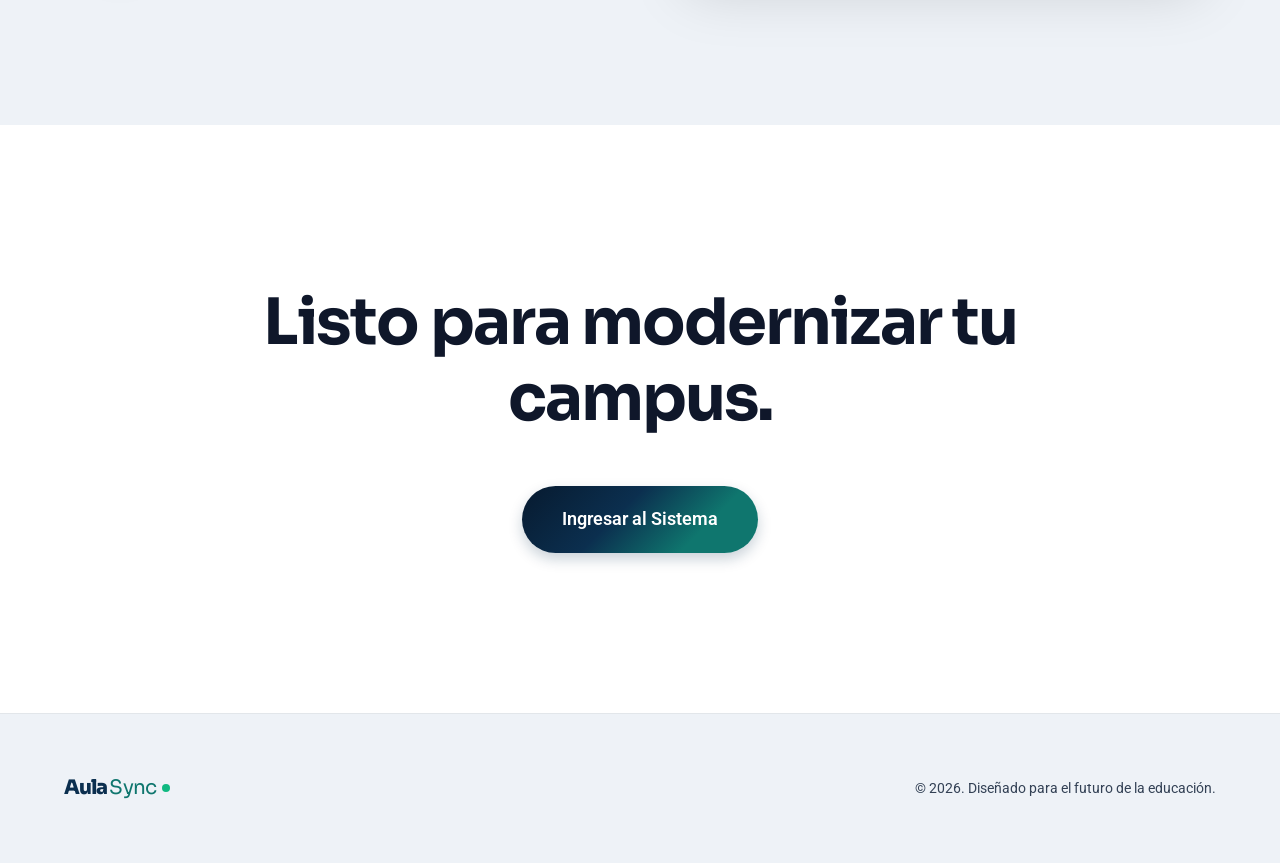
==== commit af920e10: "style(web): use neutral elevation shadows in landing page" ====
--- a/index.html
+++ b/index.html
@@ -31,7 +31,7 @@
             <p>Sincronización en tiempo real entre el sistema de horarios académicos y las cerraduras inteligentes de tu campus. Cero llaves físicas, 100% trazabilidad.</p>
             <div style="display:flex;gap:14px;flex-wrap:wrap;">
                 <a href="login.html" class="btn btn-primary" style="padding: 0.95rem 1.85rem; font-size: 1rem;">Entrar al Panel Web</a>
-                <a href="#arquitectura" class="btn" style="background:#FFFFFF;color:#0B2F4F;padding: 0.95rem 1.85rem; font-size: 1rem;box-shadow:0 2px 6px rgba(10,26,51,0.04),0 8px 24px rgba(10,26,51,0.06);">Explorar Arquitectura</a>
+                <a href="#arquitectura" class="btn" style="background:#FFFFFF;color:#0B2F4F;padding: 0.95rem 1.85rem; font-size: 1rem;box-shadow:0 2px 6px rgba(0,0,0,0.04),0 8px 24px rgba(0,0,0,0.06);">Explorar Arquitectura</a>
             </div>
         </div>
         <div class="hero-visual fade-up" style="transition-delay: 0.2s;">
--- a/css/aulasync_landing.css
+++ b/css/aulasync_landing.css
@@ -70,7 +70,6 @@
     margin-left: 3px;
     border-radius: 50%;
     background: #10B981;
-    box-shadow: 0 0 10px rgba(16, 185, 129, 0.5);
     align-self: center;
 }
 
@@ -236,7 +235,7 @@
 .btn-accent:hover {
     background: var(--accent-dark);
     transform: translateY(-2px);
-    box-shadow: 0 10px 20px rgba(15, 204, 146, 0.2);
+    box-shadow: 0 10px 20px rgba(15, 23, 42, 0.14);
 }
 
 /* Hero Section */
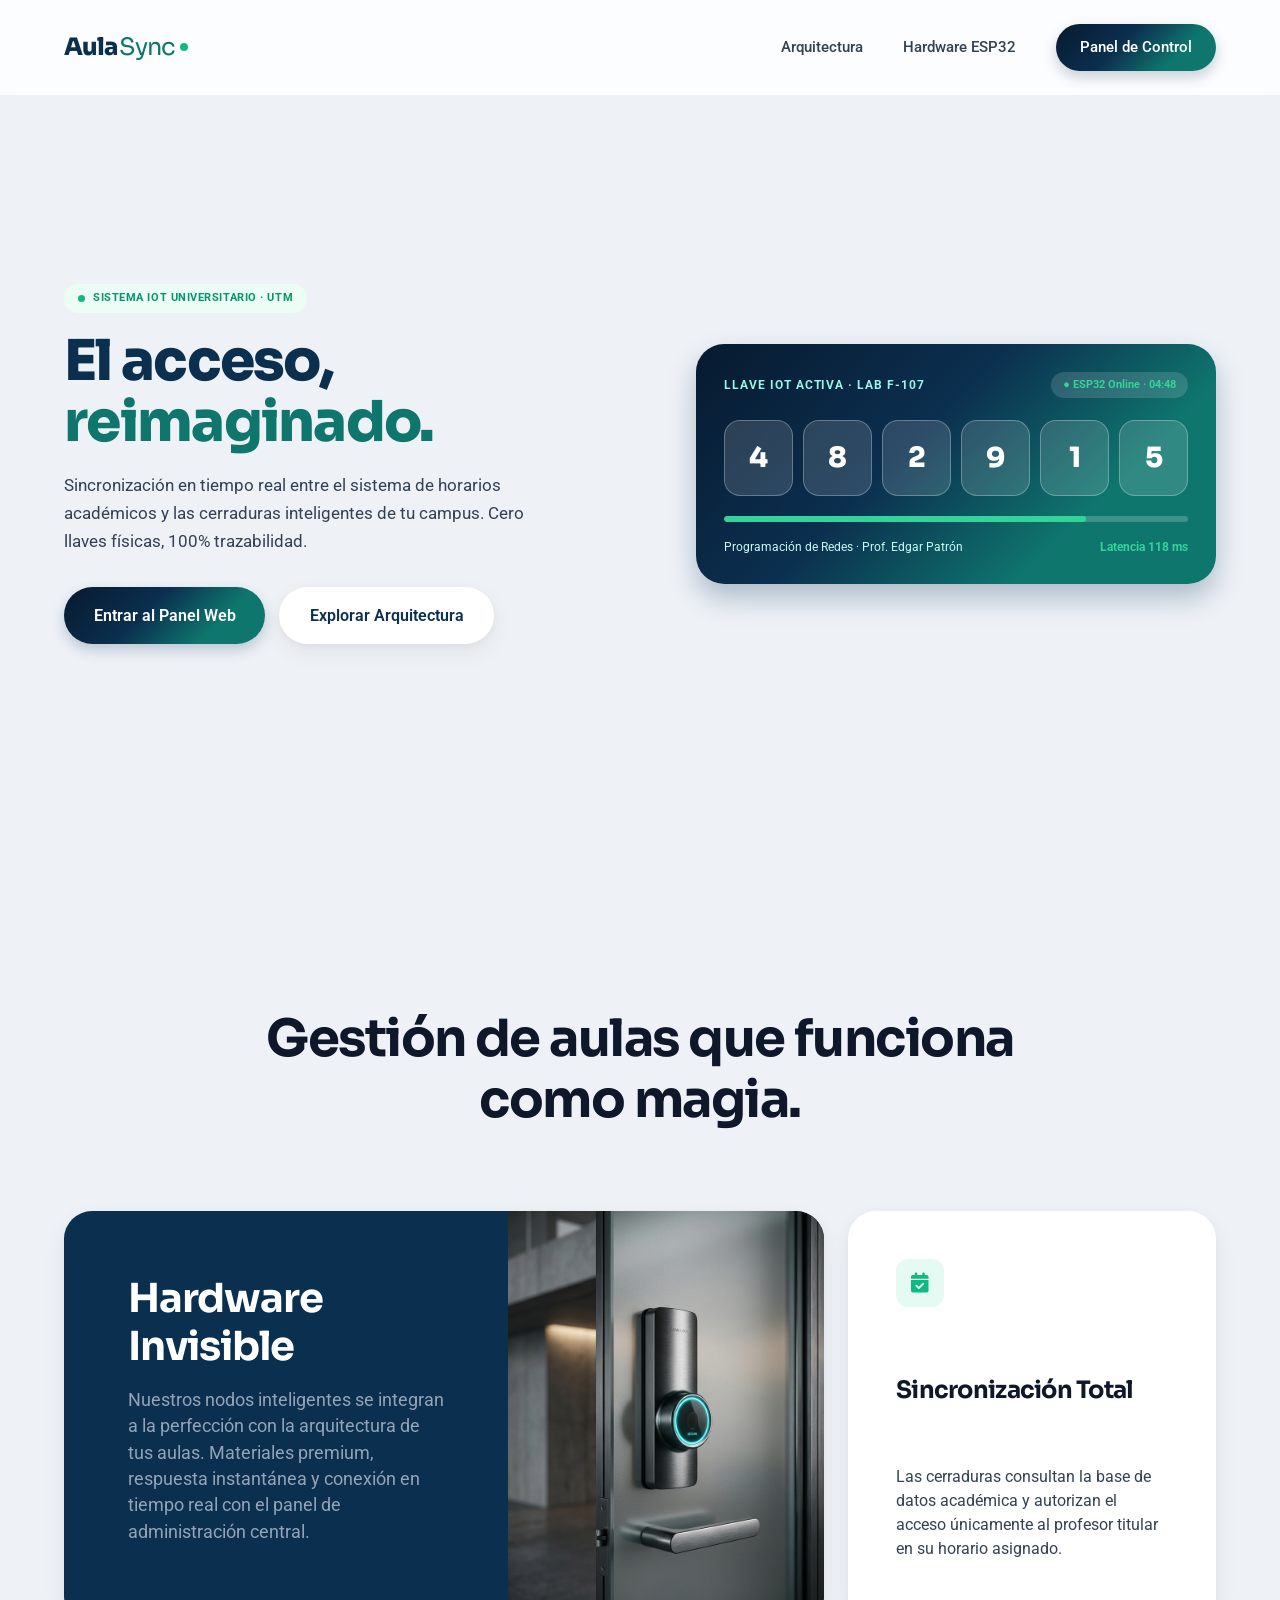
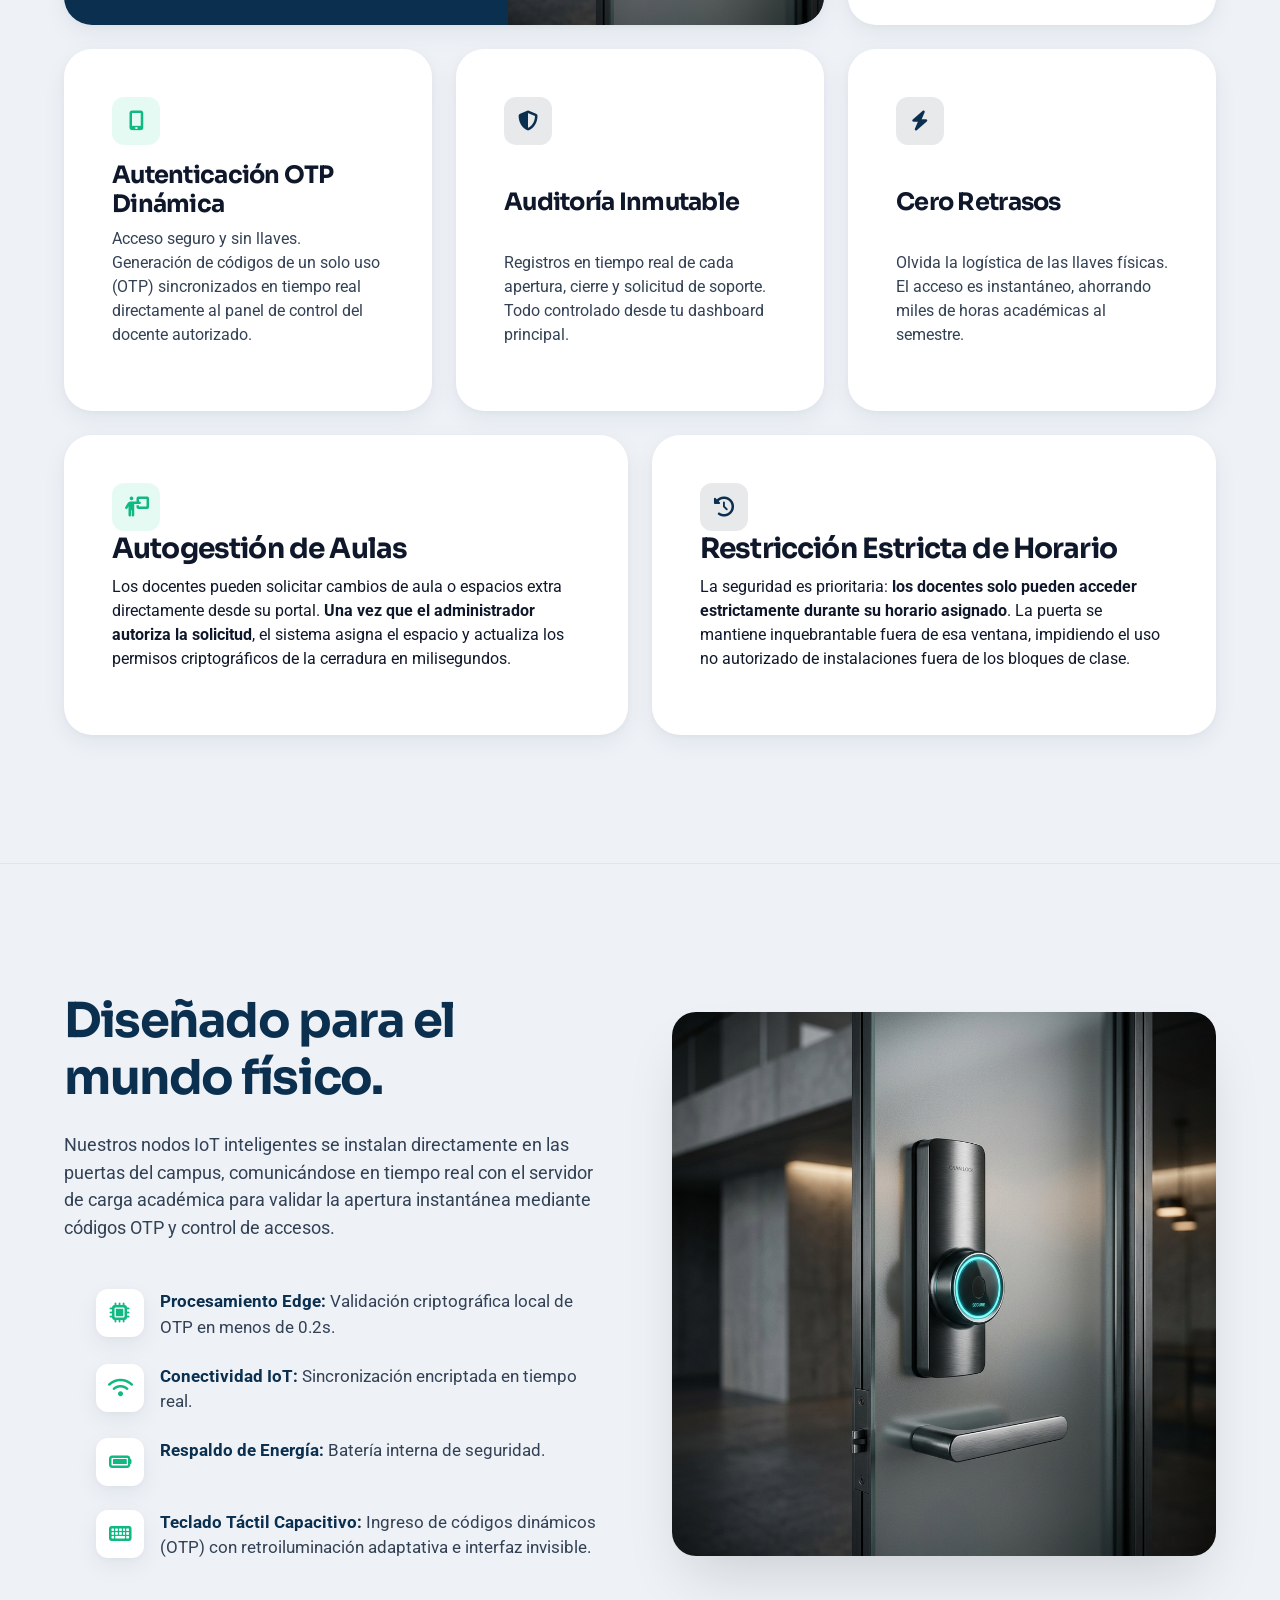
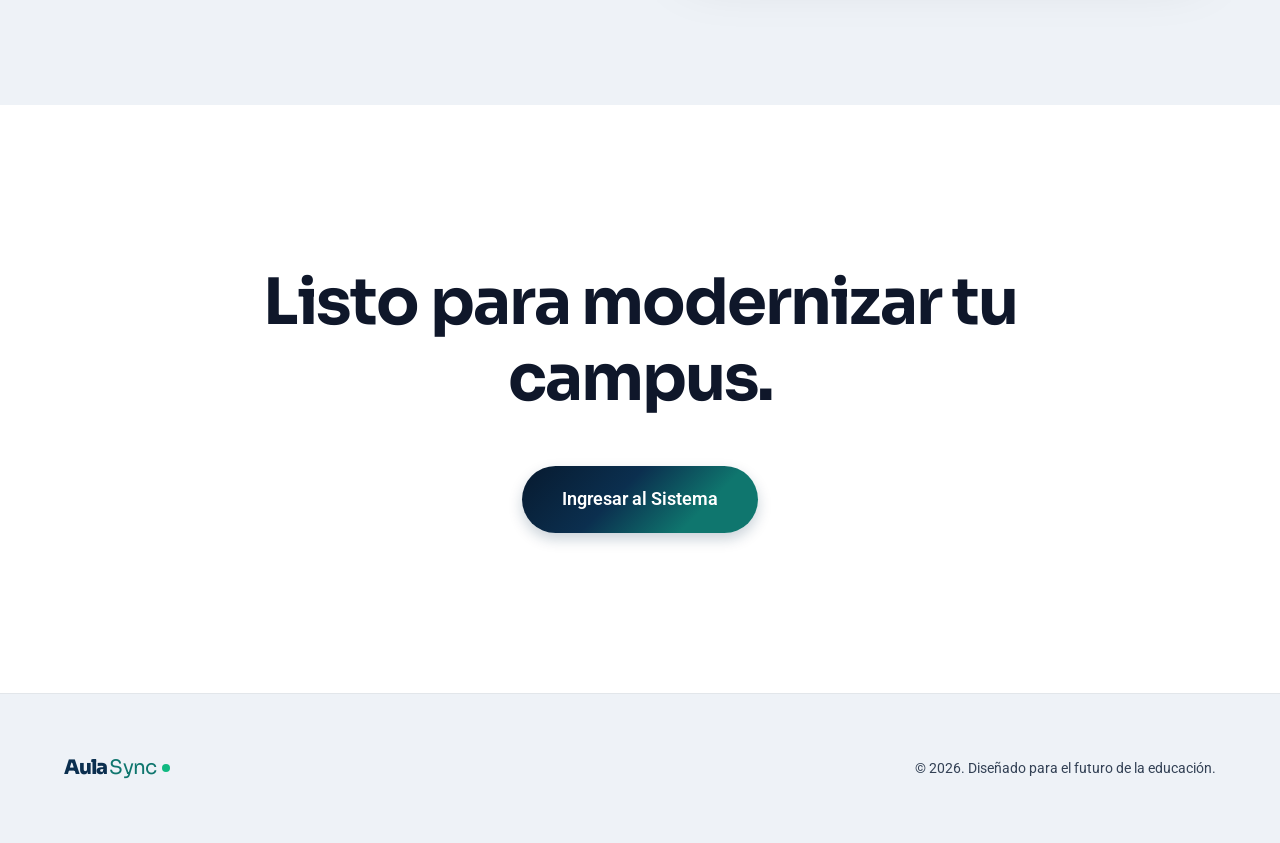
==== commit 01fb5a56: "fix(web): center hero layout vertically and bust landing CSS cache" ====
--- a/index.html
+++ b/index.html
@@ -6,7 +6,7 @@
     <title>AulaSync | Infraestructura Invisible</title>
     <link rel="stylesheet" href="css/bootstrap.min.css">
     <link rel="stylesheet" href="css/fontawesome.min.css">
-    <link rel="stylesheet" href="css/aulasync_landing.css">
+    <link rel="stylesheet" href="css/aulasync_landing.css?v=2">
 </head>
 <body>
     <!-- Nav -->
--- a/css/aulasync_landing.css
+++ b/css/aulasync_landing.css
@@ -240,45 +240,50 @@
 
 /* Hero Section */
 .hero {
-    min-height: 100vh;
-    padding: 12rem 5% 5rem;
+    min-height: calc(100vh - 20px);
+    padding: 6.5rem 5% 3.5rem;
     display: flex;
     align-items: center;
     justify-content: space-between;
-    gap: 4rem;
-    max-width: 1400px;
+    gap: 3.5rem;
+    max-width: 1320px;
     margin: 0 auto;
     position: relative;
 }
 
 .hero-content {
-    flex: 1;
-    max-width: 600px;
+    flex: 1.05;
+    max-width: 580px;
     z-index: 10;
 }
 
 .hero h1 {
-    font-size: clamp(3.5rem, 6vw, 5.5rem);
-    line-height: 1.05;
-    margin-bottom: 1.5rem;
+    font-family: var(--font-heading);
+    font-size: clamp(2.6rem, 4.4vw, 3.85rem);
+    font-weight: 800;
+    line-height: 1.08;
+    margin-bottom: 1.25rem;
     color: var(--primary);
 }
 
 .hero h1 span {
-    color: var(--accent);
+    color: var(--primary-light);
 }
 
 .hero p {
-    font-size: 1.25rem;
+    font-size: 1.08rem;
     color: var(--text-secondary);
-    margin-bottom: 2.5rem;
-    max-width: 480px;
+    margin-bottom: 2rem;
+    max-width: 500px;
+    line-height: 1.6;
 }
 
 .hero-visual {
-    flex: 1;
+    flex: 0.95;
+    display: flex;
+    align-items: center;
+    justify-content: flex-end;
     position: relative;
-    height: 600px;
 }
 
 .abstract-img {
